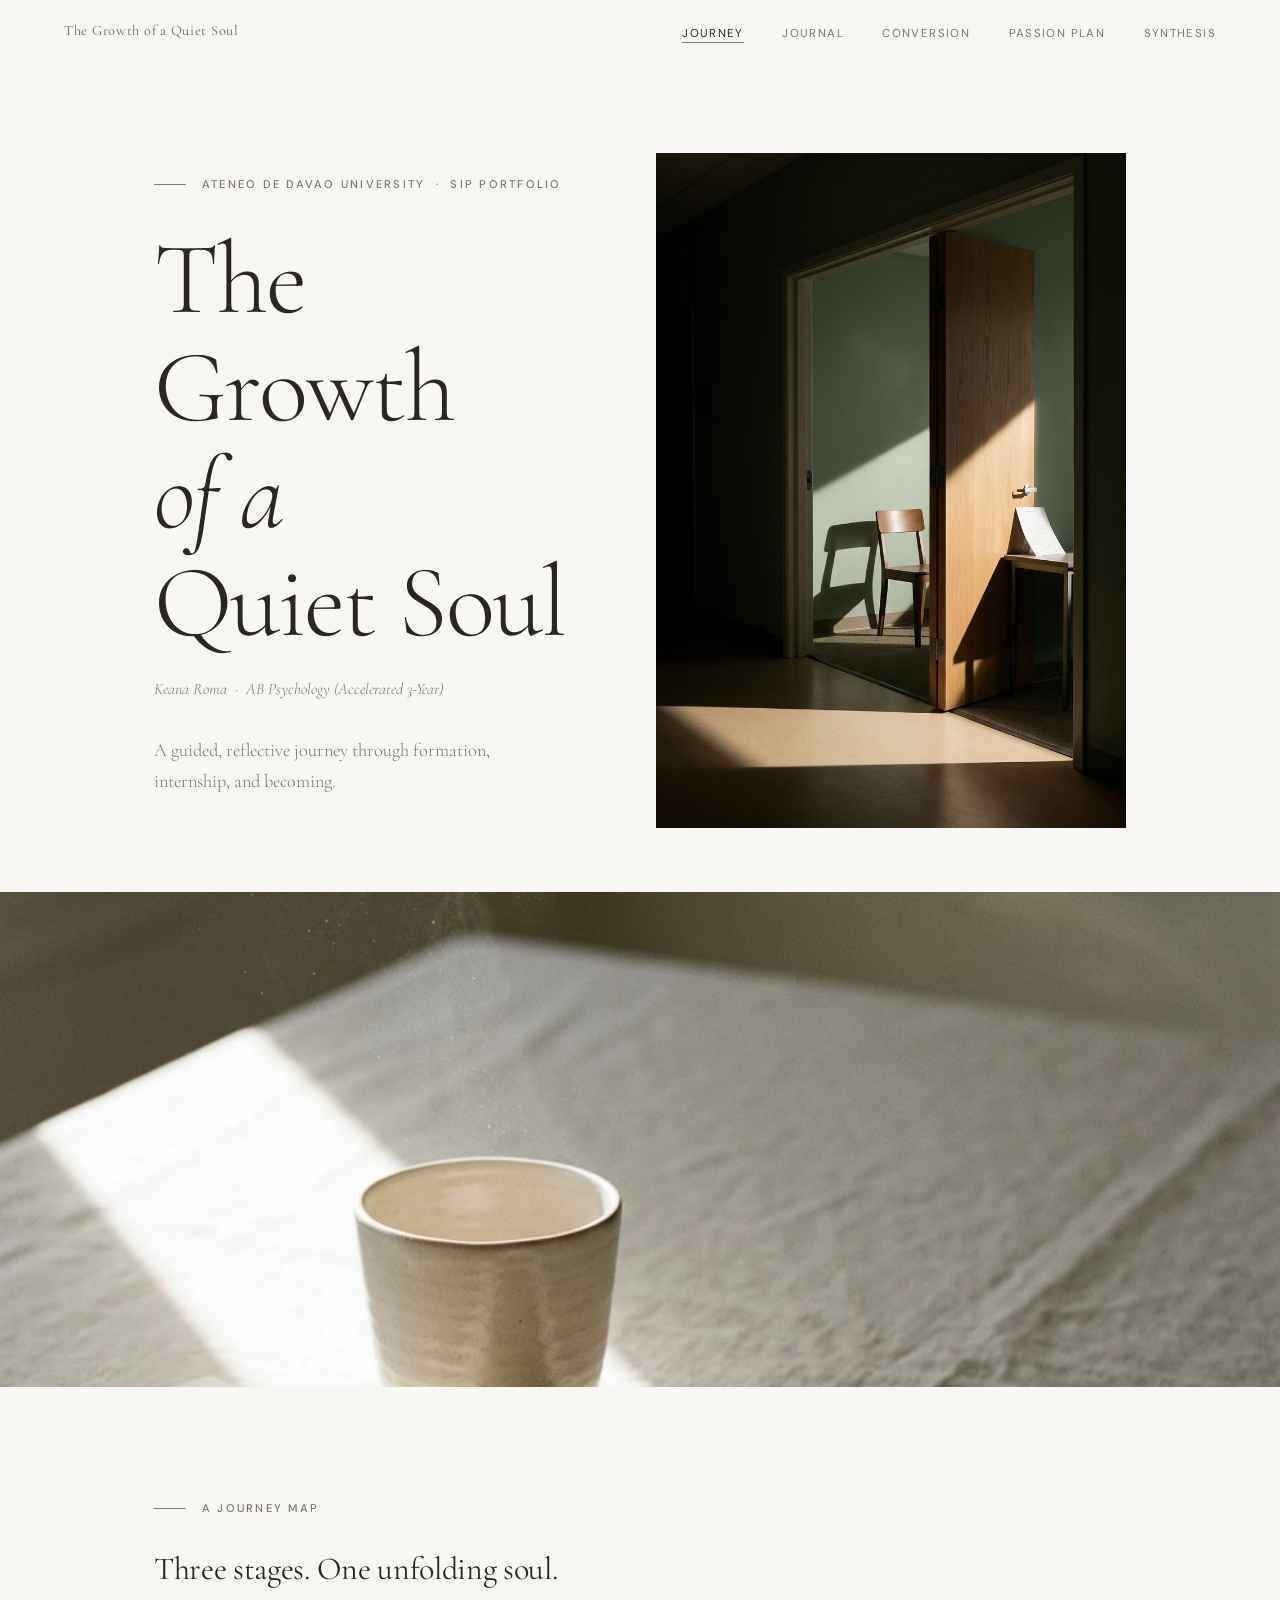
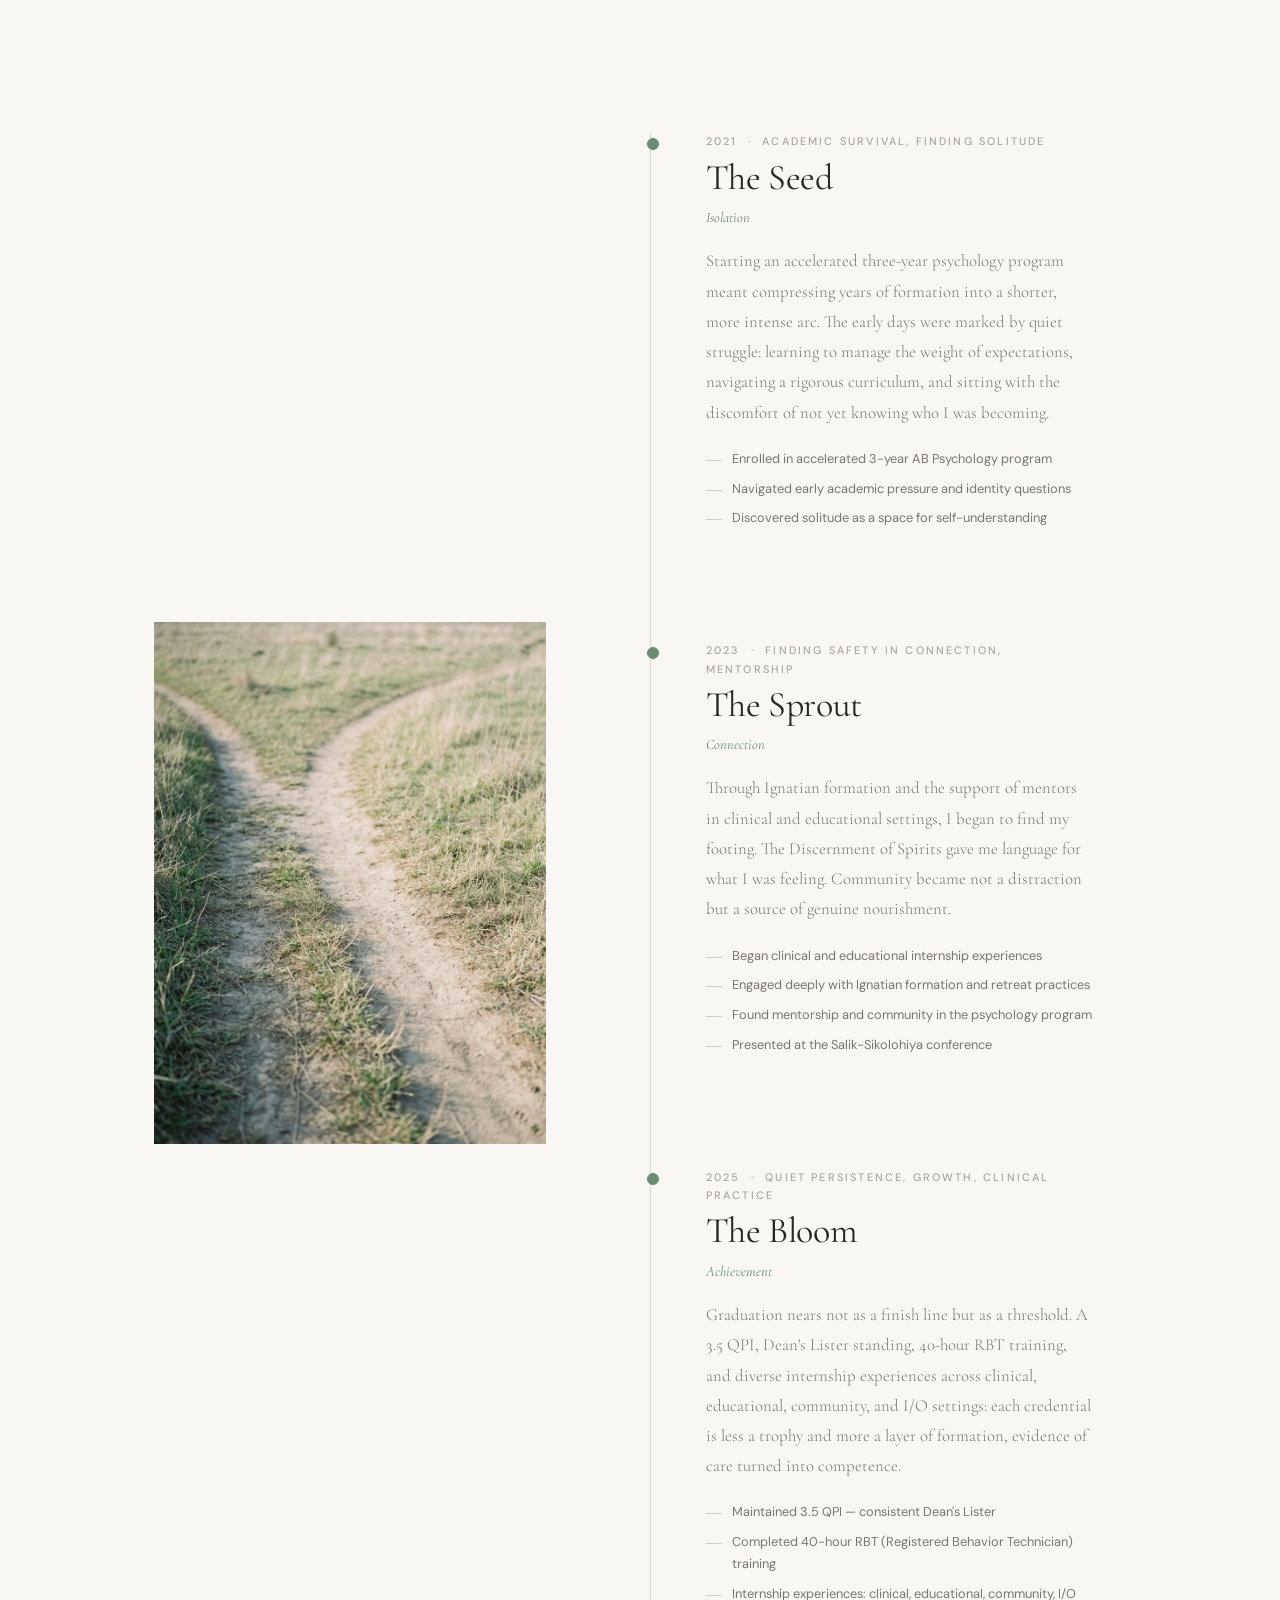
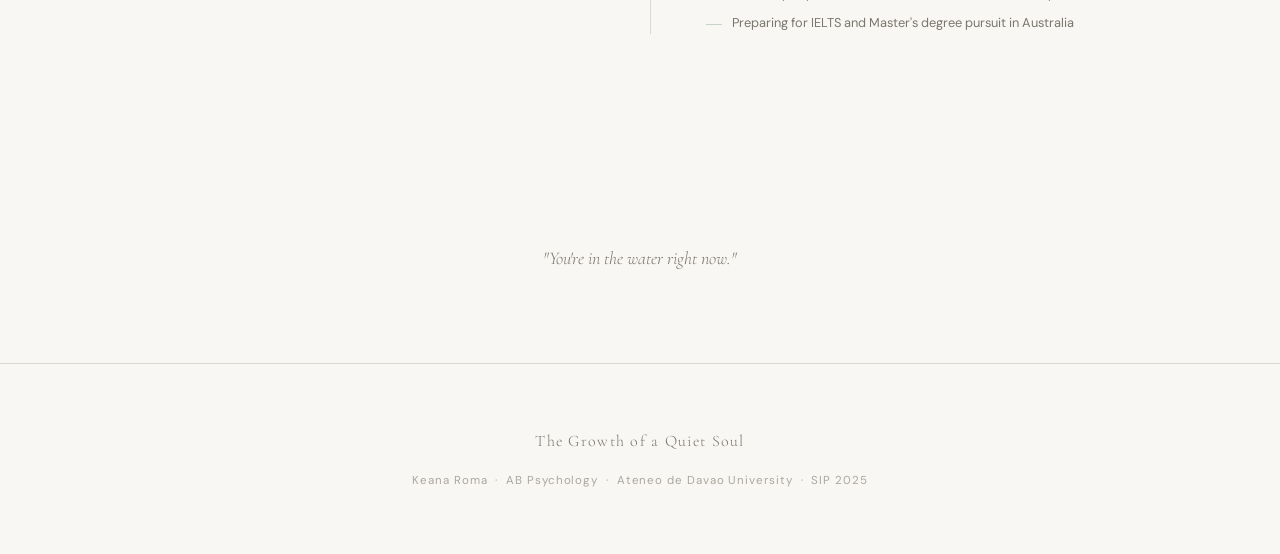
==== index.html @ 841a5b0d "Add files via upload" ====
<!DOCTYPE html>
<html lang="en">
<head>
  <meta charset="UTF-8" />
  <meta name="viewport" content="width=device-width, initial-scale=1.0" />
  <title>Journey — The Growth of a Quiet Soul</title>
  <link rel="stylesheet" href="assets/styles/main.css" />
</head>
<body>

<div class="page" id="page-journey">

  <!-- Hero -->
  <section class="hero container" id="hero">
    <div class="hero__text">
      <div class="section-label hero__eyebrow reveal">
        <span class="label">Ateneo de Davao University &nbsp;·&nbsp; SIP Portfolio</span>
      </div>
      <h1 class="display-xl hero__name reveal reveal--delay-1">The Growth<br><em>of a</em><br>Quiet Soul</h1>
      <p class="hero__program reveal reveal--delay-2">Keana Roma &nbsp;·&nbsp; AB Psychology (Accelerated 3-Year)</p>
      <p class="hero__tagline reveal reveal--delay-3"></p>
    </div>
    <div class="hero__image-col reveal reveal--delay-2">
      <!-- Rendered by JS -->
    </div>
  </section>

  <!-- Pause image -->
  <div class="nature-pause reveal" id="pause-image-1">
    <!-- Rendered by JS -->
  </div>

  <!-- Journey Map -->
  <section class="section container" id="journey-map">
    <div class="section-label reveal">
      <span class="label">A Journey Map</span>
    </div>
    <h2 class="display-md reveal reveal--delay-1" style="margin-bottom: var(--space-xl); max-width: 30ch;">
      Three stages. One unfolding soul.
    </h2>

    <div class="direction-block reveal reveal--delay-1" id="direction-block">
      <div class="direction-block__image" id="direction-image">
        <!-- Rendered by JS -->
      </div>
      <div class="direction-block__text">
        <div class="timeline" id="timeline">
          <div class="timeline__spine"></div>
          <div class="timeline__stages" id="timeline-stages">
            <!-- Rendered by JS -->
          </div>
        </div>
      </div>
    </div>
  </section>

  <!-- Closing pause -->
  <div class="section--sm container reveal" style="max-width: 520px; text-align: center; margin-inline: auto;">
    <p class="prose" style="font-style: italic; color: var(--color-text-muted);">
      "You're in the water right now."
    </p>
    <div class="divider--short" style="margin-inline: auto; margin-top: 1.5rem;"></div>
  </div>

</div><!-- /page -->

<script type="module">
  import { content }       from './data/content.js';
  import { renderNavbar }  from './scripts/components/navbar.js';
  import { renderFooter }  from './scripts/components/footer.js';
  import { initReveal }    from './scripts/utils/reveal.js';
  import { renderImage }   from './scripts/utils/image.js';

  // Nav
  renderNavbar('index.html');

  // Hero tagline
  document.querySelector('.hero__tagline').textContent = content.meta.tagline;

  // Hero image
  const heroCol = document.querySelector('.hero__image-col');
  heroCol.appendChild(renderImage(content.journey.heroImage));

  // Pause image
  const pauseEl = document.getElementById('pause-image-1');
  pauseEl.appendChild(renderImage(content.journey.pauseImage));

  // Direction image
  const dirImg = document.getElementById('direction-image');
  dirImg.appendChild(renderImage(content.journey.directionImage));

  // Timeline stages
  const stagesContainer = document.getElementById('timeline-stages');
  content.journey.stages.forEach((stage, i) => {
    const el = document.createElement('div');
    el.className = `timeline__stage reveal reveal--delay-${i + 1}`;
    el.id = `stage-${stage.id}`;
    el.innerHTML = `
      <div class="timeline__dot"></div>
      <p class="timeline__year">${stage.year} &nbsp;·&nbsp; ${stage.period}</p>
      <h3 class="timeline__stage-title">${stage.title}</h3>
      <p class="timeline__theme">${stage.theme}</p>
      <p class="timeline__body">${stage.body}</p>
      <div class="timeline__milestones">
        ${stage.milestones.map(m => `<span class="timeline__milestone">${m}</span>`).join('')}
      </div>
    `;
    stagesContainer.appendChild(el);
  });

  // Activate timeline stages on scroll
  const stageEls = document.querySelectorAll('.timeline__stage');
  const stageObserver = new IntersectionObserver(
    (entries) => {
      entries.forEach(entry => {
        if (entry.isIntersecting) {
          entry.target.classList.add('is-active');
        }
      });
    },
    { threshold: 0.35 }
  );
  stageEls.forEach(el => stageObserver.observe(el));

  // Footer
  renderFooter();

  // Scroll reveals
  initReveal();
</script>

</body>
</html>
---- assets/styles/main.css ----
/* =========================================
   THE GROWTH OF A QUIET SOUL
   Global CSS System
   ========================================= */

/* --- Google Fonts Import --- */
@import url('https://fonts.googleapis.com/css2?family=Cormorant+Garamond:ital,wght@0,300;0,400;0,500;0,600;1,300;1,400;1,500&family=DM+Sans:wght@300;400;500&display=swap');

/* --- CSS Variables --- */
:root {
  /* Colors */
  --color-bg:          #F9F7F4;
  --color-bg-alt:      #F2EFE9;
  --color-surface:     #EDEAE4;
  --color-border:      #DDD9D0;
  --color-text:        #2A2722;
  --color-text-muted:  #7A766E;
  --color-text-light:  #ABA69E;
  --color-accent:      #6A8C6F;
  --color-accent-soft: #C4D4C6;
  --color-warm:        #B5A898;
  --color-overlay:     rgba(42, 39, 34, 0.55);

  /* Typography */
  --font-serif:  'Cormorant Garamond', Georgia, serif;
  --font-sans:   'DM Sans', system-ui, sans-serif;

  /* Spacing */
  --space-xs:  0.5rem;
  --space-sm:  1rem;
  --space-md:  2rem;
  --space-lg:  4rem;
  --space-xl:  7rem;
  --space-2xl: 11rem;

  /* Layout */
  --max-prose:  64ch;
  --max-wide:   1100px;
  --nav-h:      4rem;

  /* Motion */
  --ease-out:   cubic-bezier(0.22, 1, 0.36, 1);
  --dur-fast:   200ms;
  --dur-mid:    320ms;
  --dur-slow:   400ms;
}

/* --- Reset --- */
*, *::before, *::after {
  box-sizing: border-box;
  margin: 0;
  padding: 0;
}

html {
  scroll-behavior: smooth;
  -webkit-font-smoothing: antialiased;
}

body {
  background-color: var(--color-bg);
  color: var(--color-text);
  font-family: var(--font-sans);
  font-size: 1rem;
  line-height: 1.7;
  min-height: 100vh;
}

img {
  display: block;
  max-width: 100%;
  height: auto;
  object-fit: cover;
}

a {
  color: inherit;
  text-decoration: none;
}

button {
  cursor: pointer;
  background: none;
  border: none;
  font-family: inherit;
}

/* --- Typography Scale --- */
.serif { font-family: var(--font-serif); }
.sans  { font-family: var(--font-sans); }

h1, h2, h3, h4, .display {
  font-family: var(--font-serif);
  font-weight: 400;
  line-height: 1.15;
  letter-spacing: -0.01em;
}

.display-xl {
  font-family: var(--font-serif);
  font-size: clamp(3rem, 8vw, 6.5rem);
  font-weight: 300;
  line-height: 1.05;
  letter-spacing: -0.02em;
}

.display-lg {
  font-family: var(--font-serif);
  font-size: clamp(2rem, 4vw, 3.5rem);
  font-weight: 400;
  line-height: 1.1;
}

.display-md {
  font-family: var(--font-serif);
  font-size: clamp(1.5rem, 2.5vw, 2.25rem);
  font-weight: 400;
  line-height: 1.2;
}

.label {
  font-family: var(--font-sans);
  font-size: 0.7rem;
  font-weight: 500;
  letter-spacing: 0.2em;
  text-transform: uppercase;
  color: var(--color-text-muted);
}

.prose {
  font-family: var(--font-serif);
  font-size: 1.125rem;
  font-weight: 300;
  line-height: 1.8;
  max-width: var(--max-prose);
}

.prose-sm {
  font-family: var(--font-serif);
  font-size: 1rem;
  font-weight: 300;
  line-height: 1.75;
  max-width: var(--max-prose);
}

/* --- Layout Utilities --- */
.container {
  width: 100%;
  max-width: var(--max-wide);
  margin-inline: auto;
  padding-inline: clamp(1.5rem, 5vw, 4rem);
}

.container--narrow {
  width: 100%;
  max-width: 680px;
  margin-inline: auto;
  padding-inline: clamp(1.5rem, 5vw, 3rem);
}

/* --- Global Navigation --- */
.nav {
  position: fixed;
  top: 0;
  left: 0;
  right: 0;
  z-index: 100;
  height: var(--nav-h);
  display: flex;
  align-items: center;
  justify-content: space-between;
  padding-inline: clamp(1.5rem, 5vw, 4rem);
  background: rgba(249, 247, 244, 0.92);
  backdrop-filter: blur(12px);
  border-bottom: 1px solid transparent;
  transition: border-color var(--dur-mid) var(--ease-out);
}

.nav.scrolled {
  border-bottom-color: var(--color-border);
}

.nav__wordmark {
  font-family: var(--font-serif);
  font-size: 0.9rem;
  font-weight: 400;
  letter-spacing: 0.05em;
  color: var(--color-text);
  opacity: 0.7;
}

.nav__links {
  display: flex;
  gap: clamp(1.5rem, 3vw, 2.5rem);
  list-style: none;
}

.nav__links a {
  font-family: var(--font-sans);
  font-size: 0.72rem;
  font-weight: 400;
  letter-spacing: 0.12em;
  text-transform: uppercase;
  color: var(--color-text-muted);
  transition: color var(--dur-fast) var(--ease-out);
  position: relative;
}

.nav__links a::after {
  content: '';
  position: absolute;
  bottom: -2px;
  left: 0;
  right: 0;
  height: 1px;
  background: var(--color-accent);
  transform: scaleX(0);
  transition: transform var(--dur-mid) var(--ease-out);
}

.nav__links a:hover,
.nav__links a.active {
  color: var(--color-text);
}

.nav__links a.active::after,
.nav__links a:hover::after {
  transform: scaleX(1);
}

/* --- Page Wrapper --- */
.page {
  padding-top: var(--nav-h);
}

/* --- Section Spacing --- */
.section {
  padding-block: var(--space-xl);
}

.section--lg {
  padding-block: var(--space-2xl);
}

.section--sm {
  padding-block: var(--space-lg);
}

/* --- Section Labels --- */
.section-label {
  display: flex;
  align-items: center;
  gap: 1rem;
  margin-bottom: var(--space-md);
}

.section-label::before {
  content: '';
  display: block;
  width: 2rem;
  height: 1px;
  background: var(--color-accent);
}

/* --- Divider --- */
.divider {
  width: 100%;
  height: 1px;
  background: var(--color-border);
  margin-block: var(--space-lg);
}

.divider--short {
  width: 4rem;
  background: var(--color-accent);
}

/* --- Image Placeholders --- */
.img-placeholder {
  background-color: var(--color-surface);
  display: flex;
  align-items: center;
  justify-content: center;
  width: 100%;
}

.img-placeholder::after {
  content: attr(data-slot);
  font-family: var(--font-sans);
  font-size: 0.65rem;
  letter-spacing: 0.1em;
  text-transform: uppercase;
  color: var(--color-text-light);
}

/* --- Scroll Reveal --- */
.reveal {
  opacity: 0;
  transform: translateY(18px);
  transition:
    opacity var(--dur-slow) var(--ease-out),
    transform var(--dur-slow) var(--ease-out);
}

.reveal.is-visible {
  opacity: 1;
  transform: translateY(0);
}

.reveal--delay-1 { transition-delay: 80ms; }
.reveal--delay-2 { transition-delay: 160ms; }
.reveal--delay-3 { transition-delay: 240ms; }
.reveal--delay-4 { transition-delay: 320ms; }

/* --- Modal --- */
.modal-overlay {
  position: fixed;
  inset: 0;
  background: var(--color-overlay);
  z-index: 200;
  opacity: 0;
  pointer-events: none;
  transition: opacity var(--dur-slow) var(--ease-out);
}

.modal-overlay.is-open {
  opacity: 1;
  pointer-events: all;
}

.modal {
  position: fixed;
  top: 50%;
  left: 50%;
  transform: translate(-50%, -50%) scale(0.98);
  width: min(680px, calc(100vw - 3rem));
  max-height: calc(100vh - 6rem);
  background: var(--color-bg);
  z-index: 201;
  overflow-y: auto;
  opacity: 0;
  pointer-events: none;
  transition:
    opacity var(--dur-slow) var(--ease-out),
    transform var(--dur-slow) var(--ease-out);
}

.modal.is-open {
  opacity: 1;
  pointer-events: all;
  transform: translate(-50%, -50%) scale(1);
}

.modal__inner {
  padding: clamp(2rem, 5vw, 3.5rem);
}

.modal__close {
  position: sticky;
  top: 1.25rem;
  float: right;
  width: 2.25rem;
  height: 2.25rem;
  display: flex;
  align-items: center;
  justify-content: center;
  color: var(--color-text-muted);
  font-size: 1.25rem;
  font-weight: 300;
  background: var(--color-surface);
  border-radius: 50%;
  transition: color var(--dur-fast);
  margin-bottom: 1rem;
}

.modal__close:hover {
  color: var(--color-text);
}

/* --- Footer --- */
.footer {
  padding-block: var(--space-lg);
  border-top: 1px solid var(--color-border);
}

.footer__inner {
  display: flex;
  flex-direction: column;
  align-items: center;
  gap: 1rem;
  text-align: center;
}

.footer__wordmark {
  font-family: var(--font-serif);
  font-size: 1rem;
  font-weight: 300;
  letter-spacing: 0.08em;
  color: var(--color-text-muted);
}

.footer__note {
  font-size: 0.72rem;
  color: var(--color-text-light);
  letter-spacing: 0.08em;
}

/* --- Scroll progress line --- */
.progress-line {
  position: fixed;
  top: var(--nav-h);
  left: 0;
  height: 1px;
  background: var(--color-accent);
  z-index: 99;
  width: 0%;
  transition: width 100ms linear;
}

/* =========================================
   JOURNEY PAGE — index.html
   ========================================= */

/* Hero */
.hero {
  min-height: 92vh;
  display: grid;
  grid-template-columns: 1fr 1fr;
  align-items: end;
  gap: var(--space-md);
  padding-bottom: var(--space-lg);
}

.hero__text {
  padding-bottom: var(--space-md);
}

.hero__eyebrow {
  margin-bottom: var(--space-md);
}

.hero__name {
  margin-bottom: 1.25rem;
}

.hero__program {
  font-family: var(--font-serif);
  font-size: 1rem;
  font-weight: 300;
  font-style: italic;
  color: var(--color-text-muted);
  margin-bottom: var(--space-md);
}

.hero__tagline {
  font-family: var(--font-serif);
  font-size: 1.15rem;
  font-weight: 300;
  color: var(--color-text-muted);
  max-width: 38ch;
  line-height: 1.65;
}

.hero__image-col {
  position: relative;
  height: 75vh;
  overflow: hidden;
}

.hero__image-col img {
  width: 100%;
  height: 100%;
  object-fit: cover;
  object-position: center 30%;
}

/* Journey timeline */
.timeline {
  position: relative;
}

.timeline__spine {
  position: absolute;
  left: 2.5rem;
  top: 0;
  bottom: 0;
  width: 1px;
  background: var(--color-border);
}

.timeline__stages {
  display: flex;
  flex-direction: column;
  gap: var(--space-xl);
  padding-left: 6rem;
}

.timeline__stage {
  position: relative;
}

.timeline__dot {
  position: absolute;
  left: -3.65rem;
  top: 0.35rem;
  width: 12px;
  height: 12px;
  border-radius: 50%;
  border: 1.5px solid var(--color-border);
  background: var(--color-bg);
  transition:
    border-color var(--dur-mid) var(--ease-out),
    background var(--dur-mid) var(--ease-out);
}

.timeline__stage.is-active .timeline__dot {
  border-color: var(--color-accent);
  background: var(--color-accent);
}

.timeline__year {
  font-family: var(--font-sans);
  font-size: 0.68rem;
  font-weight: 500;
  letter-spacing: 0.2em;
  text-transform: uppercase;
  color: var(--color-text-light);
  margin-bottom: 0.35rem;
}

.timeline__stage-title {
  font-family: var(--font-serif);
  font-size: clamp(1.5rem, 3vw, 2.25rem);
  font-weight: 400;
  margin-bottom: 0.5rem;
  color: var(--color-text);
}

.timeline__theme {
  font-family: var(--font-serif);
  font-size: 0.9rem;
  font-style: italic;
  color: var(--color-accent);
  margin-bottom: var(--space-sm);
}

.timeline__body {
  font-family: var(--font-serif);
  font-size: 1.05rem;
  font-weight: 300;
  line-height: 1.8;
  color: var(--color-text-muted);
  max-width: 52ch;
}

.timeline__milestones {
  margin-top: 1.25rem;
  display: flex;
  flex-direction: column;
  gap: 0.5rem;
}

.timeline__milestone {
  font-family: var(--font-sans);
  font-size: 0.8rem;
  color: var(--color-text-muted);
  display: flex;
  align-items: baseline;
  gap: 0.65rem;
}

.timeline__milestone::before {
  content: '';
  display: inline-block;
  width: 1rem;
  height: 1px;
  background: var(--color-accent-soft);
  flex-shrink: 0;
  position: relative;
  top: -2px;
}

/* Nature pause image */
.nature-pause {
  width: 100%;
  height: 55vh;
  overflow: hidden;
}

.nature-pause img {
  width: 100%;
  height: 100%;
  object-fit: cover;
  object-position: center 40%;
}

/* Direction image block */
.direction-block {
  display: grid;
  grid-template-columns: 1fr 1.4fr;
  gap: var(--space-md);
  align-items: center;
}

.direction-block__image {
  overflow: hidden;
  aspect-ratio: 3/4;
}

.direction-block__image img {
  width: 100%;
  height: 100%;
  object-fit: cover;
}

.direction-block__text {
  padding: var(--space-md);
}

/* =========================================
   JOURNAL PAGE — journal.html
   ========================================= */

.journal-intro {
  max-width: 55ch;
}

/* Journal grid — intentionally asymmetric */
.journal-grid {
  display: grid;
  grid-template-columns: repeat(12, 1fr);
  gap: 1.25rem;
  align-items: start;
}

.journal-card {
  cursor: pointer;
  overflow: hidden;
  position: relative;
  background: var(--color-surface);
}

.journal-card:hover .journal-card__image img {
  transform: scale(1.02);
}

.journal-card__image {
  overflow: hidden;
}

.journal-card__image img {
  width: 100%;
  height: 100%;
  object-fit: cover;
  transition: transform 600ms var(--ease-out);
}

.journal-card__body {
  padding: 1.25rem 1.5rem 1.5rem;
}

.journal-card__number {
  font-family: var(--font-sans);
  font-size: 0.6rem;
  font-weight: 500;
  letter-spacing: 0.25em;
  text-transform: uppercase;
  color: var(--color-text-light);
  margin-bottom: 0.4rem;
}

.journal-card__title {
  font-family: var(--font-serif);
  font-size: 1.3rem;
  font-weight: 400;
  margin-bottom: 0.5rem;
  line-height: 1.2;
}

.journal-card__excerpt {
  font-family: var(--font-serif);
  font-size: 0.9rem;
  font-weight: 300;
  color: var(--color-text-muted);
  line-height: 1.6;
}

.journal-card__read {
  display: inline-flex;
  align-items: center;
  gap: 0.5rem;
  font-family: var(--font-sans);
  font-size: 0.7rem;
  font-weight: 500;
  letter-spacing: 0.12em;
  text-transform: uppercase;
  color: var(--color-accent);
  margin-top: 1rem;
  transition: gap var(--dur-fast) var(--ease-out);
}

.journal-card:hover .journal-card__read {
  gap: 0.85rem;
}

/* Asymmetric grid positions */
.j-card-1 { grid-column: 1 / 8;  grid-row: 1; }
.j-card-2 { grid-column: 8 / 13; grid-row: 1; }
.j-card-3 { grid-column: 1 / 6;  grid-row: 2; }
.j-card-4 { grid-column: 6 / 13; grid-row: 2; }
.j-card-5 { grid-column: 1 / 7;  grid-row: 3; }
.j-card-6 { grid-column: 7 / 13; grid-row: 3; }

.j-card-1 .journal-card__image { aspect-ratio: 16/9; }
.j-card-2 .journal-card__image { aspect-ratio: 4/5; }
.j-card-3 .journal-card__image { aspect-ratio: 4/5; }
.j-card-4 .journal-card__image { aspect-ratio: 16/9; }
.j-card-5 .journal-card__image { aspect-ratio: 16/9; }
.j-card-6 .journal-card__image { aspect-ratio: 4/5; }

/* Collage visual blocks */
.collage-block {
  margin-block: var(--space-xl);
}

.collage-block__image {
  width: 100%;
  overflow: hidden;
}

.collage-block__image img {
  width: 100%;
  object-fit: cover;
}

/* Modal content styles */
.modal-entry__image {
  width: 100%;
  aspect-ratio: 16/9;
  overflow: hidden;
  margin-bottom: var(--space-md);
}

.modal-entry__image img {
  width: 100%;
  height: 100%;
  object-fit: cover;
}

.modal-entry__number {
  font-family: var(--font-sans);
  font-size: 0.65rem;
  font-weight: 500;
  letter-spacing: 0.22em;
  text-transform: uppercase;
  color: var(--color-accent);
  margin-bottom: 0.5rem;
}

.modal-entry__title {
  font-family: var(--font-serif);
  font-size: 2rem;
  font-weight: 400;
  line-height: 1.15;
  margin-bottom: var(--space-sm);
}

.modal-entry__body {
  font-family: var(--font-serif);
  font-size: 1.075rem;
  font-weight: 300;
  line-height: 1.85;
  color: var(--color-text);
}

.modal-entry__body p + p {
  margin-top: 1.25em;
}

/* =========================================
   CONVERSION PAGE — conversion.html
   ========================================= */

.conversion-hero {
  width: 100%;
  height: 60vh;
  overflow: hidden;
  position: relative;
}

.conversion-hero img {
  width: 100%;
  height: 100%;
  object-fit: cover;
  object-position: center 50%;
}

.conversion-hero__caption {
  position: absolute;
  bottom: 2rem;
  left: 50%;
  transform: translateX(-50%);
  font-family: var(--font-serif);
  font-size: 0.875rem;
  font-style: italic;
  color: rgba(255,255,255,0.75);
  letter-spacing: 0.05em;
  text-align: center;
}

.conversion-intro {
  text-align: center;
  padding-block: var(--space-xl);
}

.conversion-intro__quote {
  font-family: var(--font-serif);
  font-size: clamp(1.4rem, 3vw, 2rem);
  font-weight: 300;
  font-style: italic;
  line-height: 1.5;
  max-width: 45ch;
  margin-inline: auto;
  color: var(--color-text-muted);
}

.conversion-section {
  max-width: 640px;
  margin-inline: auto;
  padding-inline: clamp(1.5rem, 5vw, 3rem);
  padding-block: var(--space-lg);
}

.conversion-section__heading {
  font-family: var(--font-serif);
  font-size: clamp(1.3rem, 2.5vw, 1.8rem);
  font-weight: 400;
  margin-bottom: var(--space-sm);
}

.conversion-section__body {
  font-family: var(--font-serif);
  font-size: 1.075rem;
  font-weight: 300;
  line-height: 1.85;
  color: var(--color-text);
}

.conversion-section__body p + p {
  margin-top: 1.2em;
}

.prayer-block {
  max-width: 520px;
  margin-inline: auto;
  padding-inline: clamp(1.5rem, 5vw, 3rem);
  padding-block: var(--space-xl);
  text-align: center;
  border-top: 1px solid var(--color-border);
}

.prayer-block__label {
  margin-bottom: var(--space-md);
}

.prayer-block__lines {
  font-family: var(--font-serif);
  font-size: 1.15rem;
  font-weight: 300;
  font-style: italic;
  line-height: 2.1;
  color: var(--color-text-muted);
}

/* =========================================
   PASSION PLAN PAGE — passion-plan.html
   ========================================= */

.vision-hero {
  display: grid;
  grid-template-columns: 1.1fr 1fr;
  gap: var(--space-md);
  min-height: 75vh;
  align-items: center;
  padding-block: var(--space-lg);
}

.vision-hero__text {}

.vision-hero__image {
  height: 65vh;
  overflow: hidden;
}

.vision-hero__image img {
  width: 100%;
  height: 100%;
  object-fit: cover;
  object-position: center 25%;
}

/* Ikigai grid */
.ikigai-grid {
  display: grid;
  grid-template-columns: 1fr 1fr;
  gap: 1px;
  background: var(--color-border);
  border: 1px solid var(--color-border);
}

.ikigai-cell {
  background: var(--color-bg);
  padding: 2.5rem 2rem;
  cursor: default;
  transition: background var(--dur-mid) var(--ease-out);
}

.ikigai-cell:hover {
  background: var(--color-bg-alt);
}

.ikigai-cell__label {
  font-family: var(--font-sans);
  font-size: 0.65rem;
  font-weight: 500;
  letter-spacing: 0.22em;
  text-transform: uppercase;
  color: var(--color-accent);
  margin-bottom: 0.4rem;
}

.ikigai-cell__title {
  font-family: var(--font-serif);
  font-size: 1.6rem;
  font-weight: 400;
  margin-bottom: 1rem;
}

.ikigai-cell__body {
  font-family: var(--font-serif);
  font-size: 1rem;
  font-weight: 300;
  line-height: 1.75;
  color: var(--color-text-muted);
}

.mission-block {
  max-width: 640px;
  margin-inline: auto;
  padding-inline: clamp(1.5rem, 5vw, 3rem);
  padding-block: var(--space-xl);
  text-align: center;
}

.mission-block__quote {
  font-family: var(--font-serif);
  font-size: 1.1rem;
  font-weight: 300;
  line-height: 1.85;
  color: var(--color-text);
}

/* =========================================
   SIP OUTPUTS PAGE — sip-outputs.html
   ========================================= */

.sip-section {
  border-top: 1px solid var(--color-border);
  padding-block: var(--space-xl);
}

.reflection-prompt {
  padding-block: var(--space-md);
  border-bottom: 1px solid var(--color-border);
}

.reflection-prompt:last-child {
  border-bottom: none;
}

.reflection-prompt__q {
  font-family: var(--font-serif);
  font-size: 0.9rem;
  font-style: italic;
  color: var(--color-text-muted);
  margin-bottom: 0.65rem;
}

.reflection-prompt__a {
  font-family: var(--font-serif);
  font-size: 1.075rem;
  font-weight: 300;
  line-height: 1.8;
}

.video-placeholder {
  width: 100%;
  aspect-ratio: 16/9;
  background: var(--color-surface);
  display: flex;
  flex-direction: column;
  align-items: center;
  justify-content: center;
  gap: 1rem;
  margin-bottom: var(--space-md);
}

.video-placeholder__icon {
  width: 3.5rem;
  height: 3.5rem;
  border-radius: 50%;
  border: 1.5px solid var(--color-border);
  display: flex;
  align-items: center;
  justify-content: center;
  color: var(--color-text-light);
  font-size: 1.1rem;
}

.video-placeholder__label {
  font-family: var(--font-sans);
  font-size: 0.7rem;
  letter-spacing: 0.15em;
  text-transform: uppercase;
  color: var(--color-text-light);
}

/* =========================================
   MOBILE RESPONSIVE
   ========================================= */

@media (max-width: 768px) {
  .hero {
    grid-template-columns: 1fr;
    min-height: auto;
    padding-bottom: 0;
  }

  .hero__image-col {
    height: 55vw;
    order: -1;
  }

  .hero__text {
    padding-top: var(--space-md);
  }

  .timeline__stages {
    padding-left: 4rem;
  }

  .timeline__spine {
    left: 1.5rem;
  }

  .timeline__dot {
    left: -2.65rem;
  }

  .direction-block {
    grid-template-columns: 1fr;
  }

  .journal-grid {
    grid-template-columns: 1fr;
    gap: var(--space-md);
  }

  .j-card-1, .j-card-2, .j-card-3,
  .j-card-4, .j-card-5, .j-card-6 {
    grid-column: 1 / -1;
    grid-row: auto;
  }

  .vision-hero {
    grid-template-columns: 1fr;
  }

  .vision-hero__image {
    height: 50vw;
  }

  .ikigai-grid {
    grid-template-columns: 1fr;
  }

  .nav__links {
    gap: 1rem;
  }
}

@media (max-width: 480px) {
  .nav__wordmark {
    display: none;
  }

  .nav__links {
    gap: 0.75rem;
  }

  .nav__links a {
    font-size: 0.65rem;
  }
}
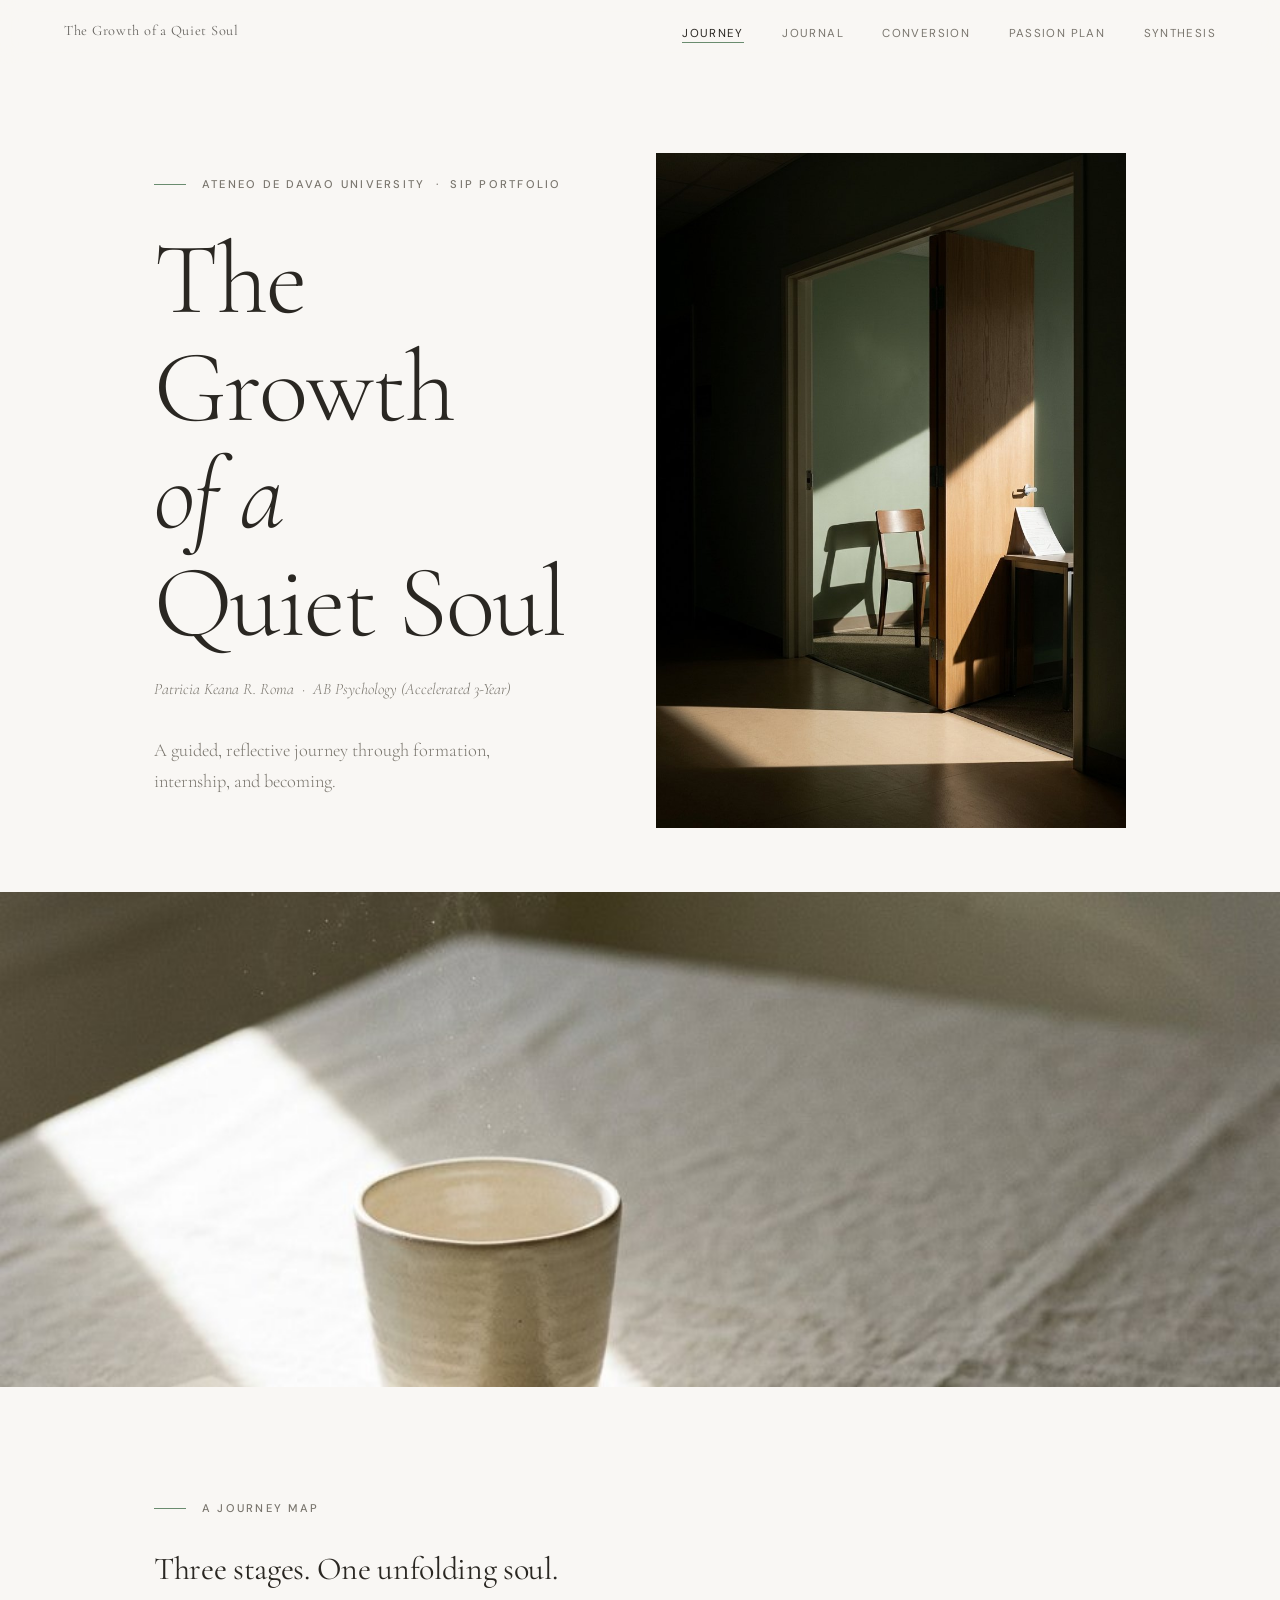
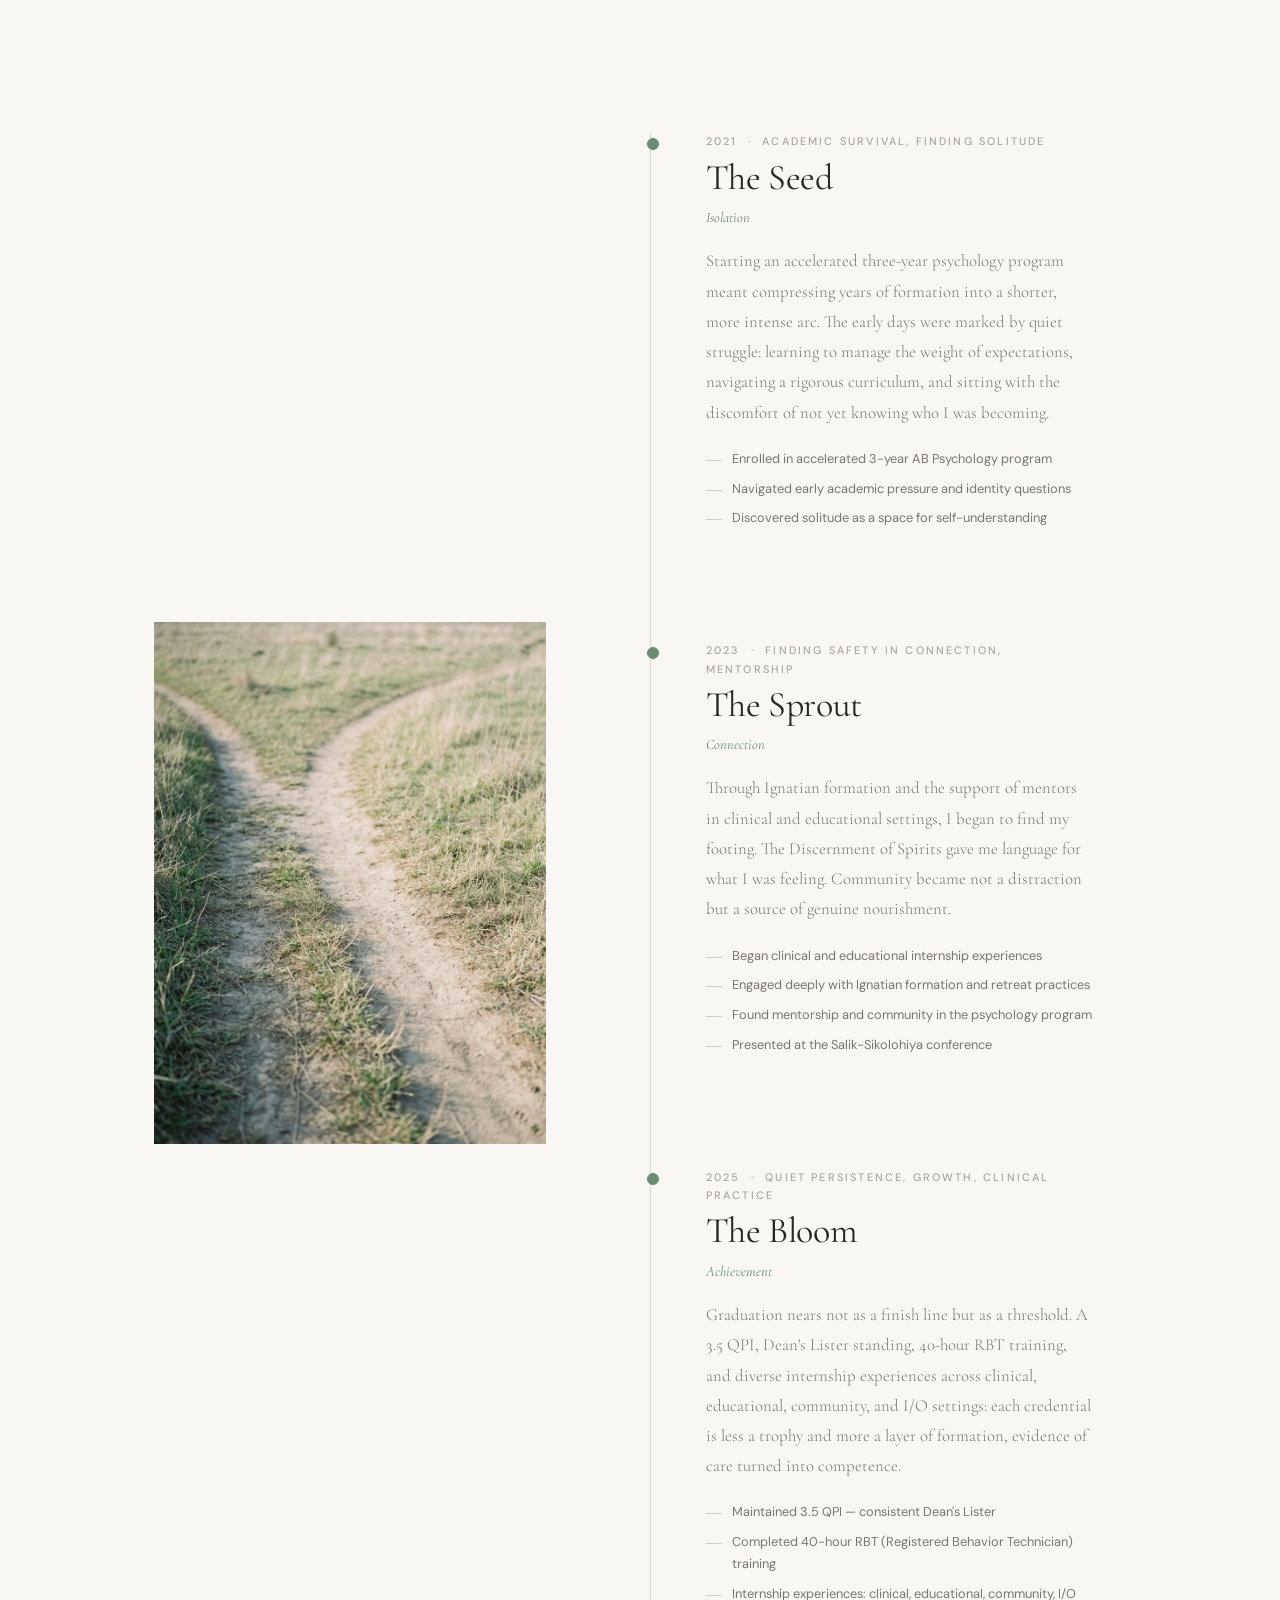
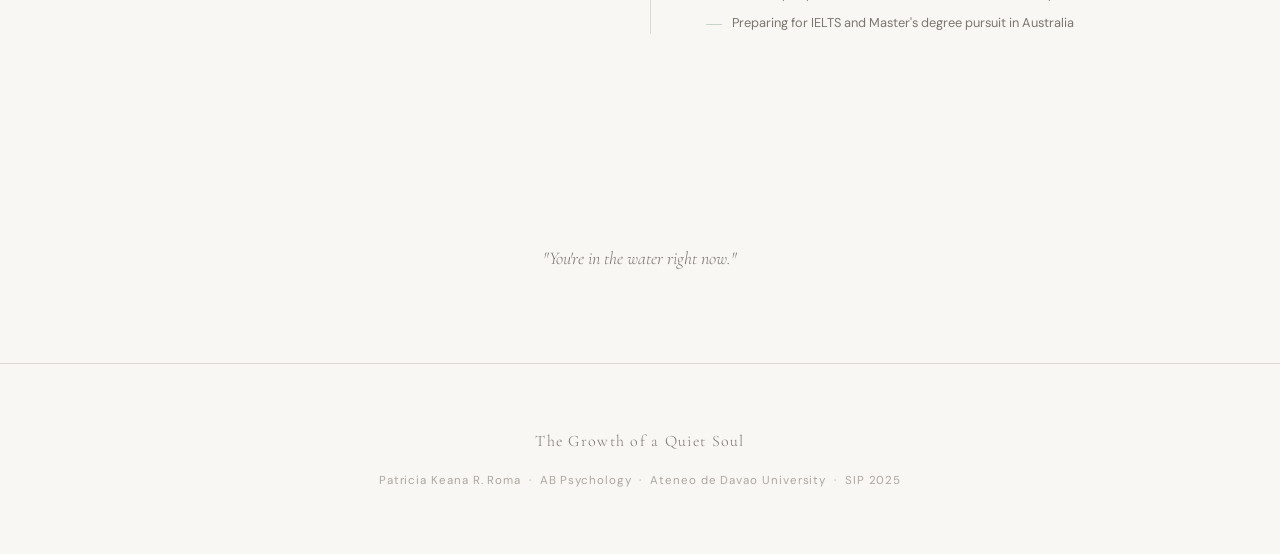
==== commit a2e3495d: "all changes of my name changed hopefully huhu" ====
--- a/index.html
+++ b/index.html
@@ -17,7 +17,7 @@
         <span class="label">Ateneo de Davao University &nbsp;·&nbsp; SIP Portfolio</span>
       </div>
       <h1 class="display-xl hero__name reveal reveal--delay-1">The Growth<br><em>of a</em><br>Quiet Soul</h1>
-      <p class="hero__program reveal reveal--delay-2">Keana Roma &nbsp;·&nbsp; AB Psychology (Accelerated 3-Year)</p>
+      <p class="hero__program reveal reveal--delay-2">Patricia Keana R. Roma &nbsp;·&nbsp; AB Psychology (Accelerated 3-Year)</p>
       <p class="hero__tagline reveal reveal--delay-3"></p>
     </div>
     <div class="hero__image-col reveal reveal--delay-2">
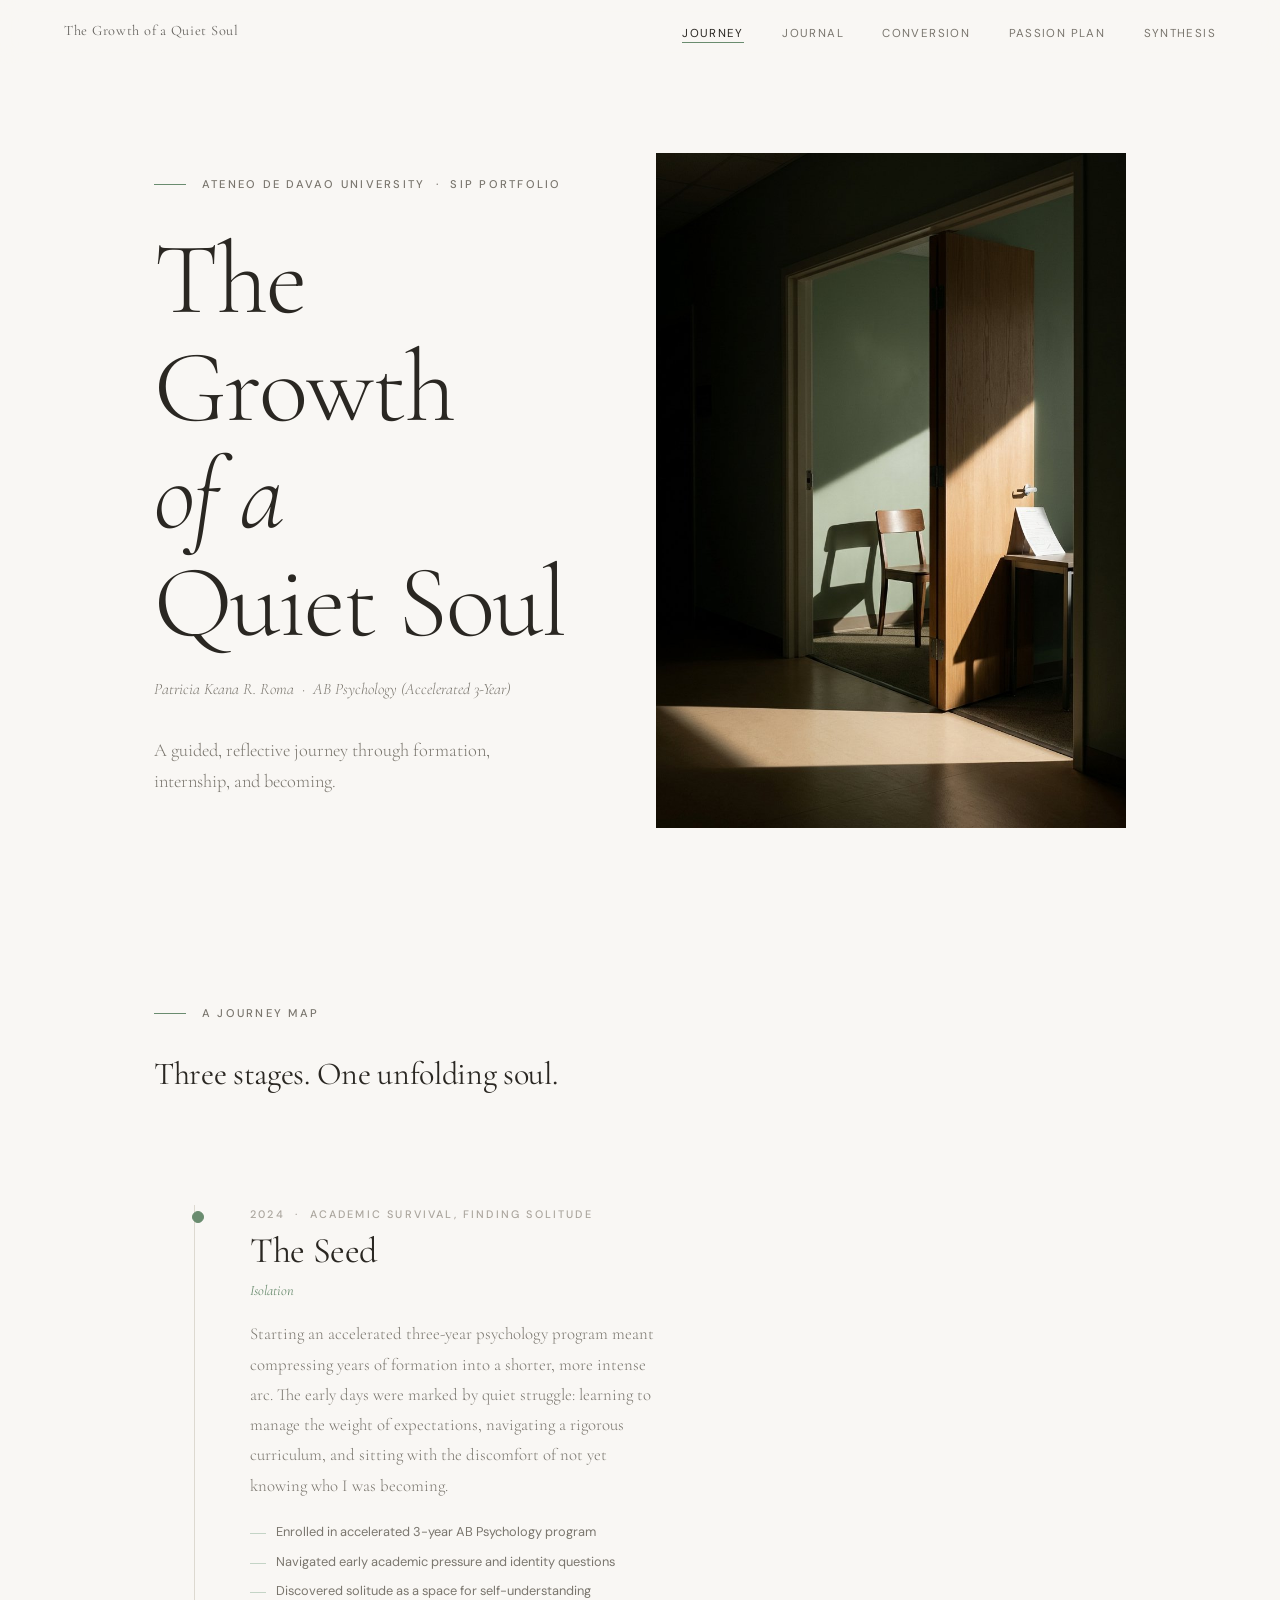
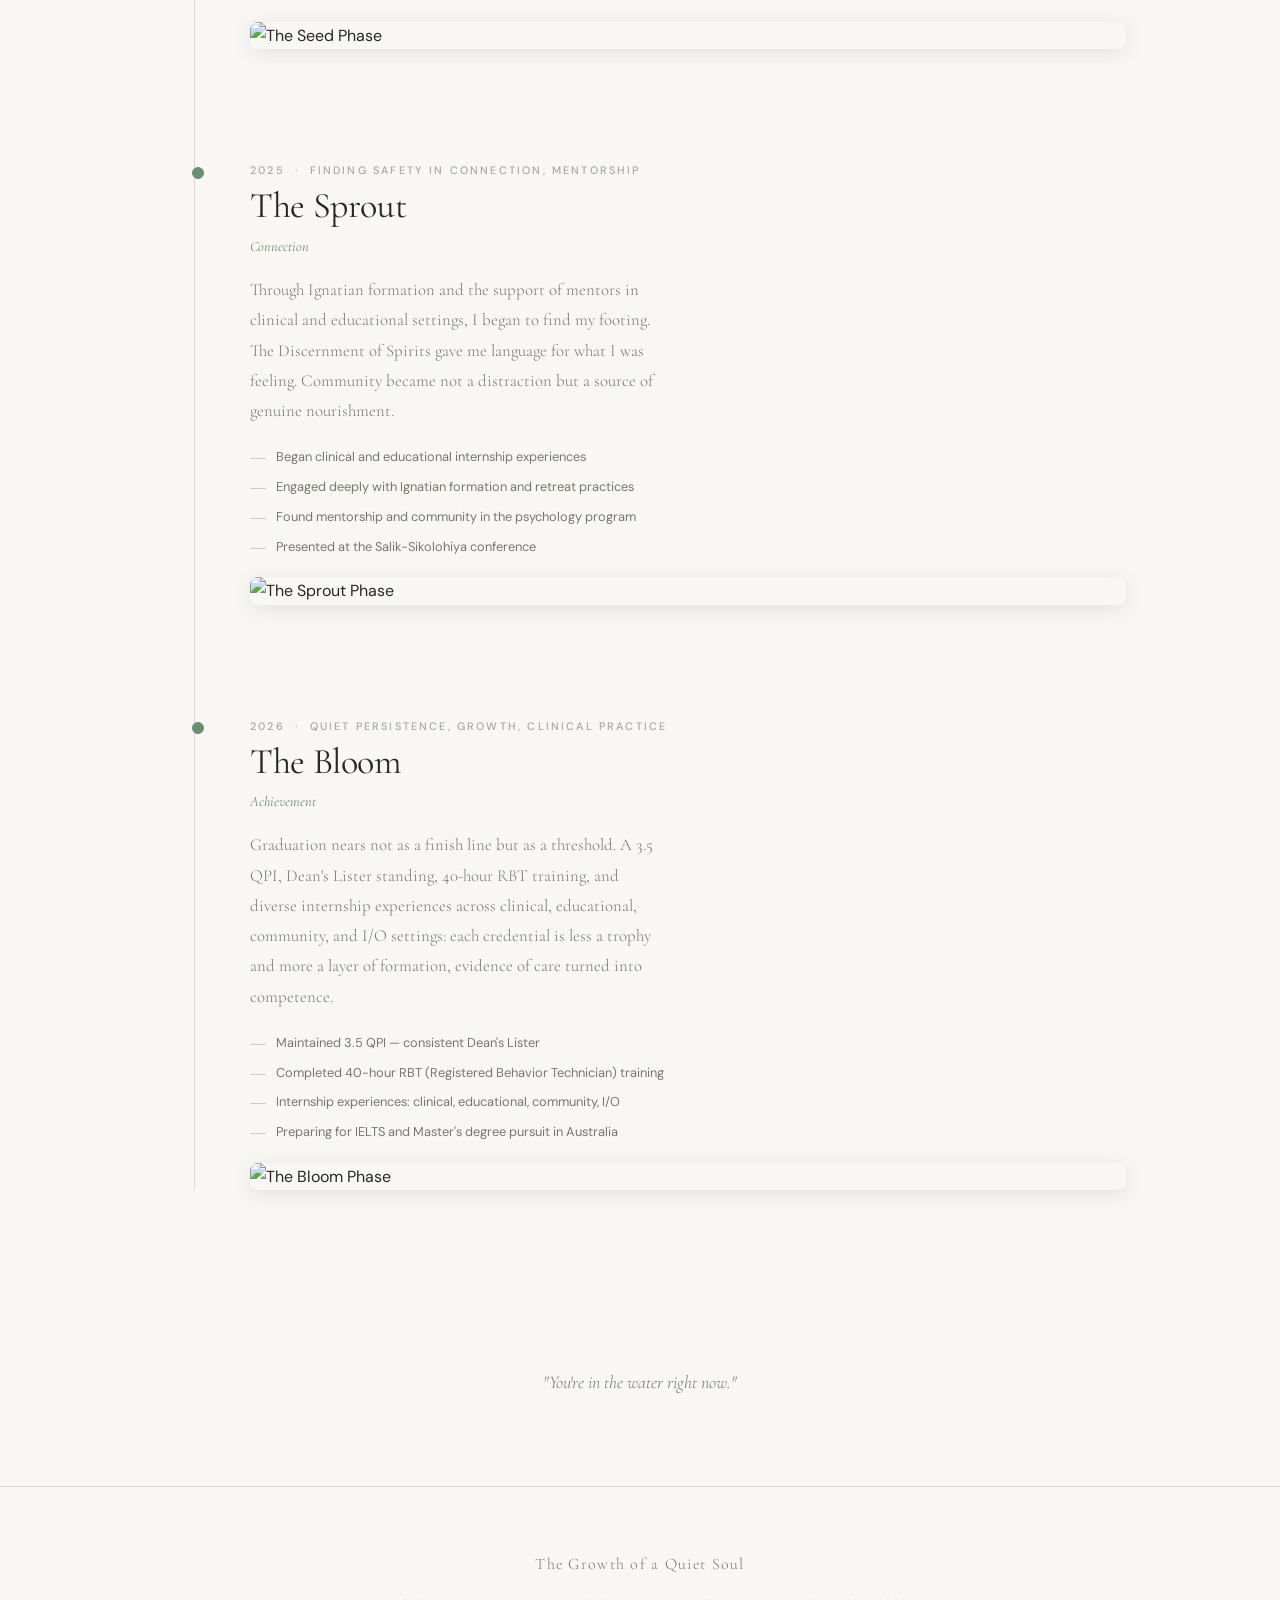
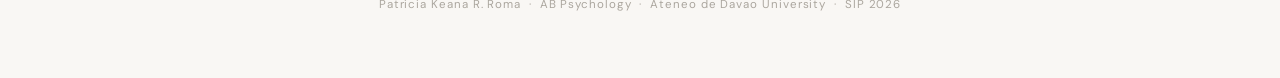
==== commit db573175: "moved prayer to passion plan & added image above it" ====
--- a/index.html
+++ b/index.html
@@ -25,10 +25,8 @@
     </div>
   </section>
 
-  <!-- Pause image -->
-  <div class="nature-pause reveal" id="pause-image-1">
-    <!-- Rendered by JS -->
-  </div>
+  <!-- Pause image (hidden — replaced by per-stage images) -->
+  <div class="nature-pause" id="pause-image-1" style="display:none;"></div>
 
   <!-- Journey Map -->
   <section class="section container" id="journey-map">
@@ -39,17 +37,10 @@
       Three stages. One unfolding soul.
     </h2>
 
-    <div class="direction-block reveal reveal--delay-1" id="direction-block">
-      <div class="direction-block__image" id="direction-image">
+    <div class="timeline" id="timeline">
+      <div class="timeline__spine"></div>
+      <div class="timeline__stages" id="timeline-stages">
         <!-- Rendered by JS -->
-      </div>
-      <div class="direction-block__text">
-        <div class="timeline" id="timeline">
-          <div class="timeline__spine"></div>
-          <div class="timeline__stages" id="timeline-stages">
-            <!-- Rendered by JS -->
-          </div>
-        </div>
       </div>
     </div>
   </section>
@@ -81,20 +72,22 @@
   const heroCol = document.querySelector('.hero__image-col');
   heroCol.appendChild(renderImage(content.journey.heroImage));
 
-  // Pause image
-  const pauseEl = document.getElementById('pause-image-1');
-  pauseEl.appendChild(renderImage(content.journey.pauseImage));
-
-  // Direction image
-  const dirImg = document.getElementById('direction-image');
-  dirImg.appendChild(renderImage(content.journey.directionImage));
-
   // Timeline stages
   const stagesContainer = document.getElementById('timeline-stages');
   content.journey.stages.forEach((stage, i) => {
     const el = document.createElement('div');
     el.className = `timeline__stage reveal reveal--delay-${i + 1}`;
     el.id = `stage-${stage.id}`;
+
+    const stageImageHTML = stage.image
+      ? `<img
+           src="${stage.image.src}"
+           alt="${stage.image.alt}"
+           loading="lazy"
+           style="width:100%; border-radius:8px; box-shadow:0 4px 20px rgba(42,39,34,0.10); margin-top:1.25rem; display:block;"
+         />`
+      : '';
+
     el.innerHTML = `
       <div class="timeline__dot"></div>
       <p class="timeline__year">${stage.year} &nbsp;·&nbsp; ${stage.period}</p>
@@ -104,6 +97,7 @@
       <div class="timeline__milestones">
         ${stage.milestones.map(m => `<span class="timeline__milestone">${m}</span>`).join('')}
       </div>
+      ${stageImageHTML}
     `;
     stagesContainer.appendChild(el);
   });
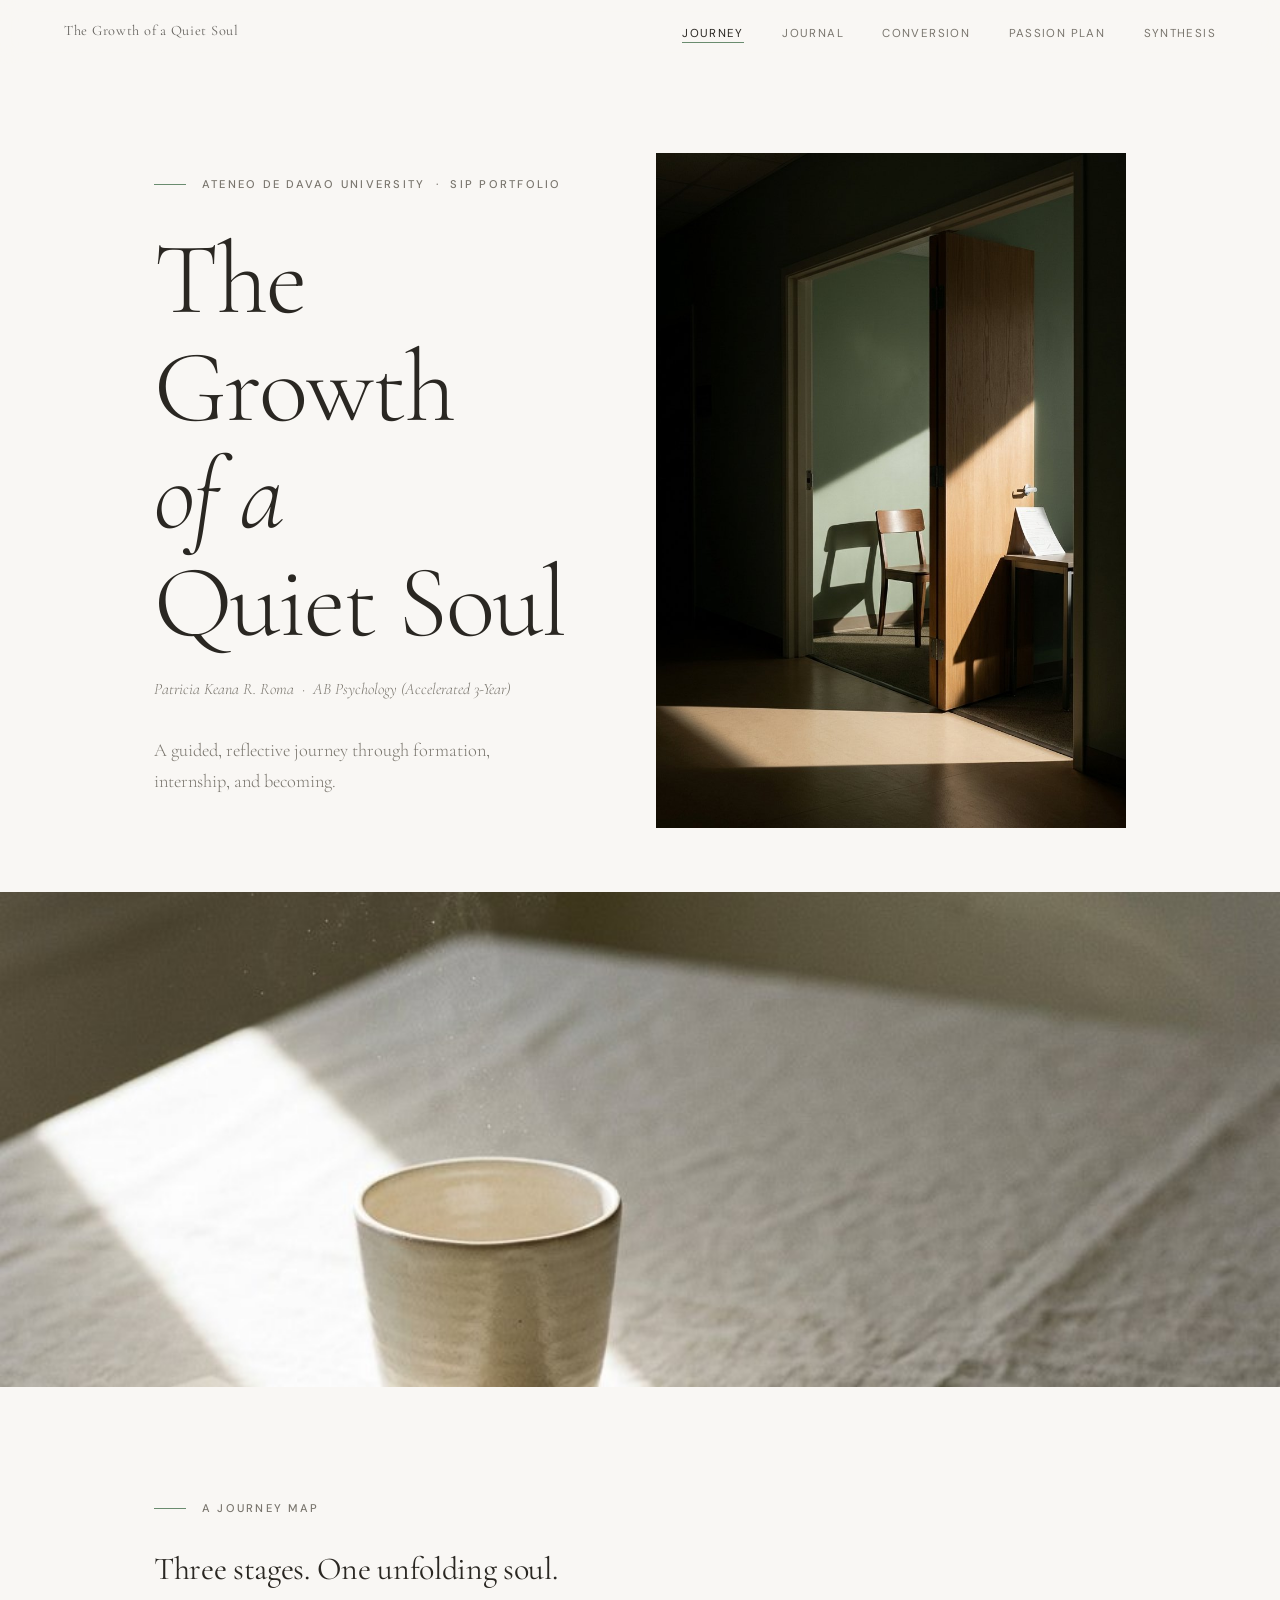
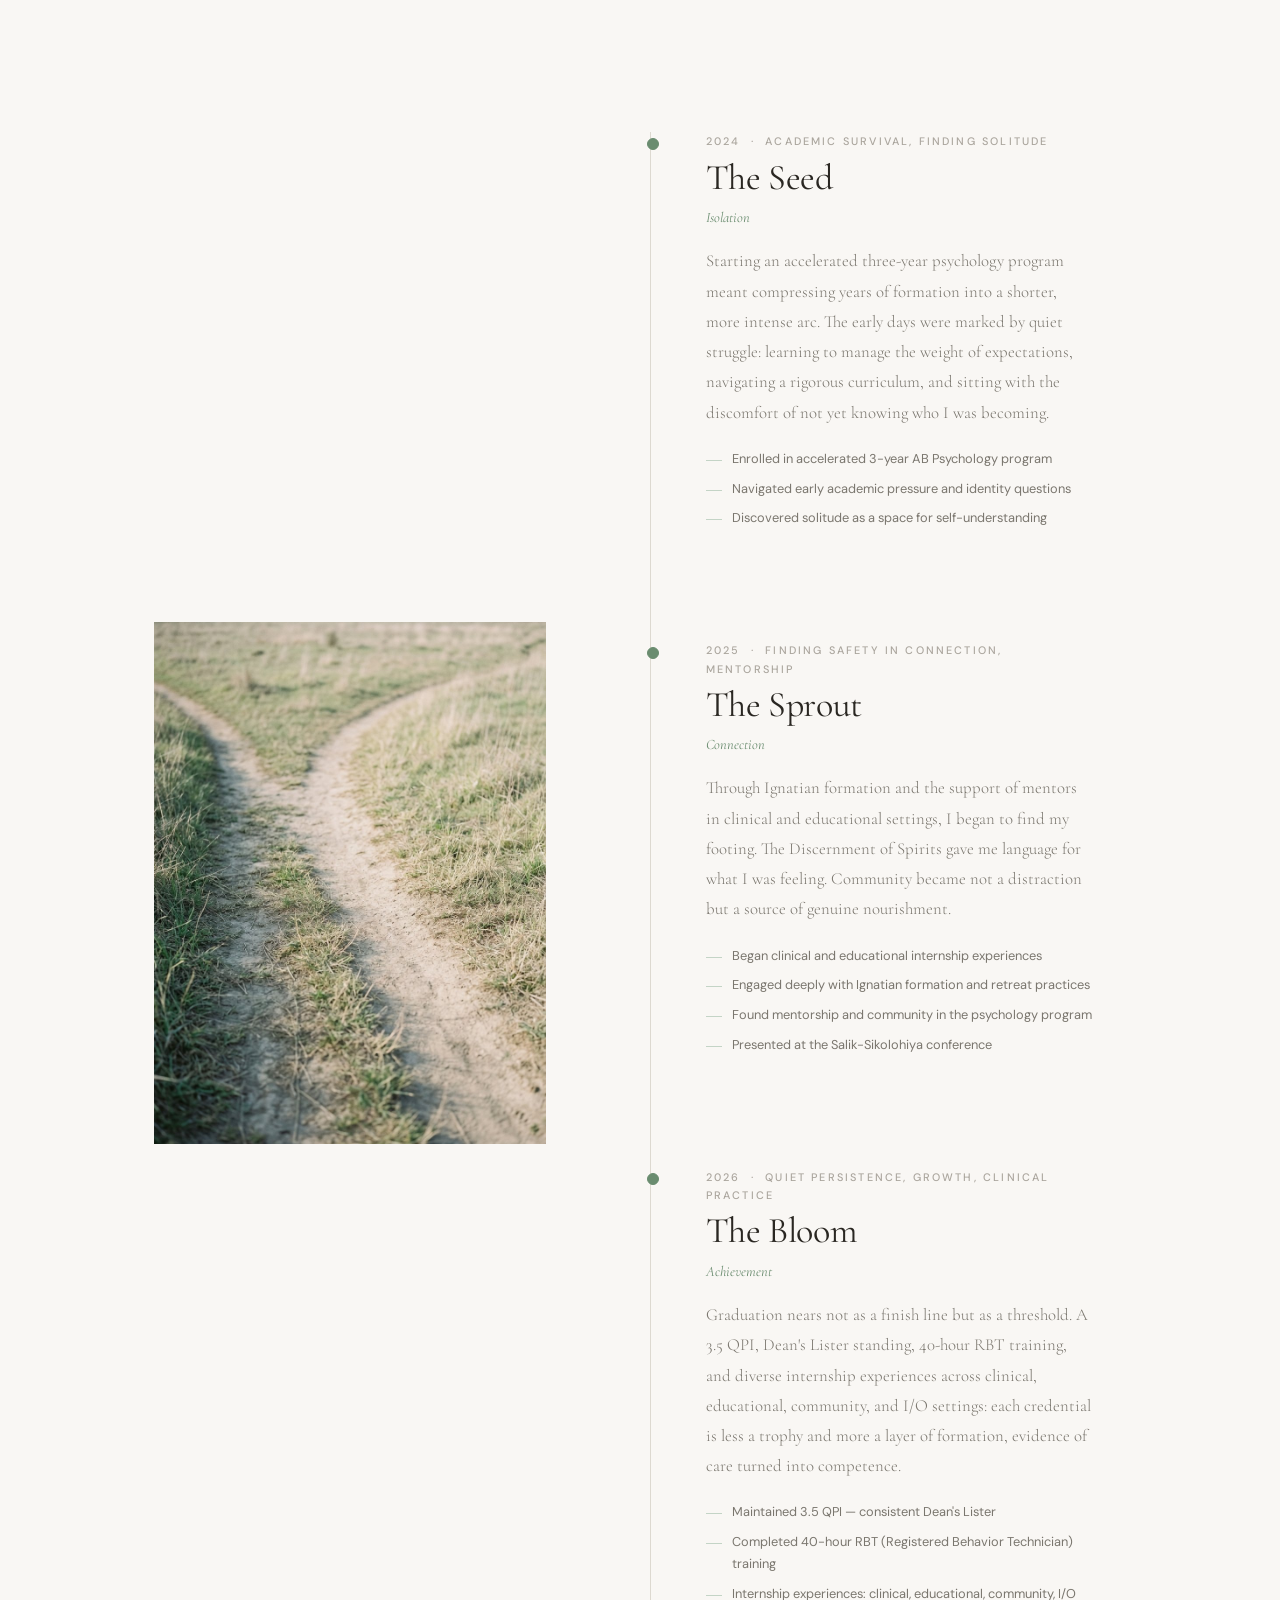
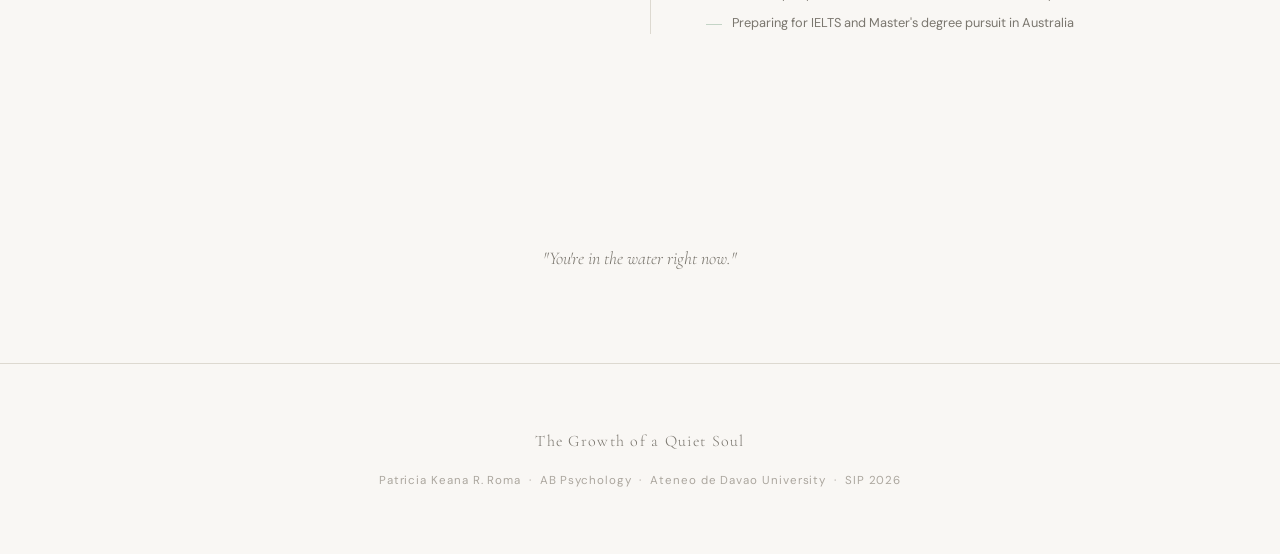
==== commit 8d11f54c: "i did my best added pictures for heroes not seedsproutbloom" ====
--- a/index.html
+++ b/index.html
@@ -25,8 +25,10 @@
     </div>
   </section>
 
-  <!-- Pause image (hidden — replaced by per-stage images) -->
-  <div class="nature-pause" id="pause-image-1" style="display:none;"></div>
+  <!-- Pause image -->
+  <div class="nature-pause reveal" id="pause-image-1">
+    <!-- Rendered by JS -->
+  </div>
 
   <!-- Journey Map -->
   <section class="section container" id="journey-map">
@@ -37,10 +39,17 @@
       Three stages. One unfolding soul.
     </h2>
 
-    <div class="timeline" id="timeline">
-      <div class="timeline__spine"></div>
-      <div class="timeline__stages" id="timeline-stages">
+    <div class="direction-block reveal reveal--delay-1" id="direction-block">
+      <div class="direction-block__image" id="direction-image">
         <!-- Rendered by JS -->
+      </div>
+      <div class="direction-block__text">
+        <div class="timeline" id="timeline">
+          <div class="timeline__spine"></div>
+          <div class="timeline__stages" id="timeline-stages">
+            <!-- Rendered by JS -->
+          </div>
+        </div>
       </div>
     </div>
   </section>
@@ -72,22 +81,20 @@
   const heroCol = document.querySelector('.hero__image-col');
   heroCol.appendChild(renderImage(content.journey.heroImage));
 
+  // Pause image
+  const pauseEl = document.getElementById('pause-image-1');
+  pauseEl.appendChild(renderImage(content.journey.pauseImage));
+
+  // Direction image
+  const dirImg = document.getElementById('direction-image');
+  dirImg.appendChild(renderImage(content.journey.directionImage));
+
   // Timeline stages
   const stagesContainer = document.getElementById('timeline-stages');
   content.journey.stages.forEach((stage, i) => {
     const el = document.createElement('div');
     el.className = `timeline__stage reveal reveal--delay-${i + 1}`;
     el.id = `stage-${stage.id}`;
-
-    const stageImageHTML = stage.image
-      ? `<img
-           src="${stage.image.src}"
-           alt="${stage.image.alt}"
-           loading="lazy"
-           style="width:100%; border-radius:8px; box-shadow:0 4px 20px rgba(42,39,34,0.10); margin-top:1.25rem; display:block;"
-         />`
-      : '';
-
     el.innerHTML = `
       <div class="timeline__dot"></div>
       <p class="timeline__year">${stage.year} &nbsp;·&nbsp; ${stage.period}</p>
@@ -97,7 +104,6 @@
       <div class="timeline__milestones">
         ${stage.milestones.map(m => `<span class="timeline__milestone">${m}</span>`).join('')}
       </div>
-      ${stageImageHTML}
     `;
     stagesContainer.appendChild(el);
   });
